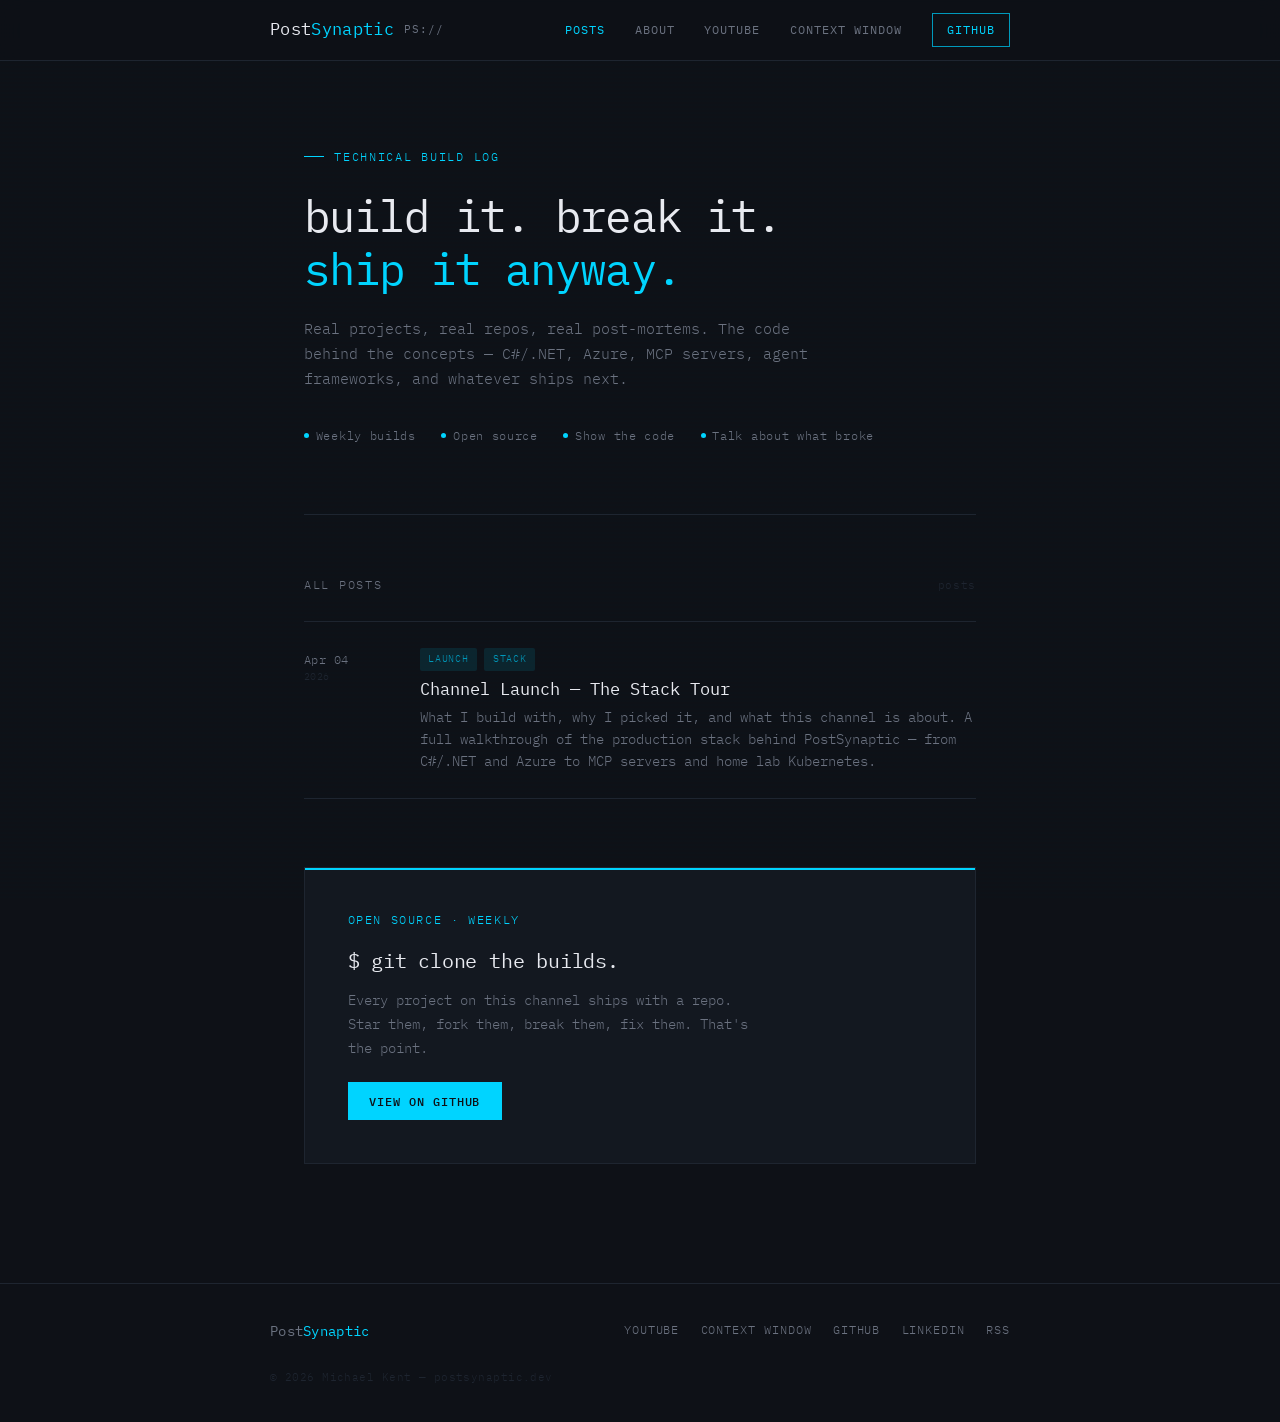
==== index.html @ 6ed9b456 "init: PostSynaptic site — postsynaptic.dev" ====
<!DOCTYPE html>
<html lang="en">
<head>
  <meta charset="UTF-8">
  <meta name="viewport" content="width=device-width, initial-scale=1.0">
  <title>PostSynaptic — build it. break it. ship it anyway.</title>
  <meta name="description" content="Technical build log by Michael Kent. Real projects, real repos, real post-mortems. C#/.NET, Azure, MCP, agents, and whatever ships next.">
  <meta name="author" content="Michael Kent">

  <!-- Open Graph -->
  <meta property="og:title" content="PostSynaptic">
  <meta property="og:description" content="build it. break it. ship it anyway.">
  <meta property="og:type" content="website">
  <meta property="og:url" content="https://postsynaptic.dev">

  <!-- Canonical -->
  <link rel="canonical" href="https://postsynaptic.dev">

  <!-- RSS -->
  <link rel="alternate" type="application/rss+xml" title="PostSynaptic" href="/feed.xml">

  <link rel="stylesheet" href="css/style.css">
</head>
<body>

  <!-- ── Header ─────────────────────────────────────────── -->
  <header class="site-header">
    <div class="site-header-inner">
      <a href="/" class="site-logo">
        Post<span class="accent">Synaptic</span>
        <span class="shortcode">PS://</span>
      </a>
      <nav class="site-nav">
        <a href="/" class="active">Posts</a>
        <a href="/about.html">About</a>
        <a href="https://youtube.com/@postsynaptic" target="_blank" rel="noopener">YouTube</a>
        <a href="https://contextwindow.dev" target="_blank" rel="noopener">Context Window</a>
        <a href="https://github.com/stereomck" target="_blank" rel="noopener" class="nav-cta">GitHub</a>
      </nav>
    </div>
  </header>

  <!-- ── Main ───────────────────────────────────────────── -->
  <main class="page-wrapper">

    <!-- Hero -->
    <section class="hero">
      <div class="hero-kicker">Technical build log</div>
      <h1 class="hero-title">
        build it. break it.<br>
        <em>ship it anyway.</em>
      </h1>
      <p class="hero-sub">
        Real projects, real repos, real post-mortems. The code behind the concepts &mdash;
        C#/.NET, Azure, MCP servers, agent frameworks, and whatever ships next.
      </p>
      <div class="hero-meta">
        <span class="hero-meta-item"><span class="dot"></span> Weekly builds</span>
        <span class="hero-meta-item"><span class="dot"></span> Open source</span>
        <span class="hero-meta-item"><span class="dot"></span> Show the code</span>
        <span class="hero-meta-item"><span class="dot"></span> Talk about what broke</span>
      </div>
    </section>

    <!-- Post list -->
    <section>
      <div class="post-list-header">
        <span class="post-list-title">All posts</span>
        <span class="post-list-count"><!-- POST_COUNT --> posts</span>
      </div>

      <div class="post-list">

        <!-- ── POST ENTRIES — add newest at top ──────────────
             Copy a .post-item block for each new post.
             Update: href, date, year, tags, title, excerpt.
             ─────────────────────────────────────────────── -->

        <a class="post-item" href="posts/launch-stack-tour.html">
          <div class="post-item-date">
            Apr 04
            <span class="year">2026</span>
          </div>
          <div class="post-item-body">
            <div class="post-item-tags">
              <span class="post-tag">launch</span>
              <span class="post-tag">stack</span>
            </div>
            <div class="post-item-title">Channel Launch &mdash; The Stack Tour</div>
            <div class="post-item-excerpt">
              What I build with, why I picked it, and what this channel is about. A full walkthrough of the production stack behind PostSynaptic &mdash; from C#/.NET and Azure to MCP servers and home lab Kubernetes.
            </div>
          </div>
        </a>

        <!-- Add future posts above this comment -->

      </div>
    </section>

    <!-- GitHub strip -->
    <section class="newsletter-strip">
      <div class="newsletter-kicker">Open Source &middot; Weekly</div>
      <h2 class="newsletter-title">$ git clone the builds.</h2>
      <p class="newsletter-sub">
        Every project on this channel ships with a repo. Star them, fork them, break them, fix them. That's the point.
      </p>
      <form class="newsletter-form" action="https://github.com/stereomck" method="get" target="_blank">
        <button type="submit" style="width:auto;">View on GitHub</button>
      </form>
    </section>

  </main>

  <!-- ── Footer ─────────────────────────────────────────── -->
  <footer class="site-footer">
    <div class="site-footer-inner">
      <a href="/" class="footer-logo">Post<span>Synaptic</span></a>
      <div class="footer-links">
        <a href="https://youtube.com/@postsynaptic" target="_blank" rel="noopener">YouTube</a>
        <a href="https://contextwindow.dev" target="_blank" rel="noopener">Context Window</a>
        <a href="https://github.com/stereomck" target="_blank" rel="noopener">GitHub</a>
        <a href="https://linkedin.com/in/michael-kent" target="_blank" rel="noopener">LinkedIn</a>
        <a href="/feed.xml">RSS</a>
      </div>
      <div class="footer-copy">
        &copy; 2026 Michael Kent &mdash; postsynaptic.dev
      </div>
    </div>
  </footer>

</body>
</html>
---- css/style.css ----
/* ============================================================
   PostSynaptic — Brand CSS
   PS:// — postsynaptic.dev
   Author: Michael Kent
   ============================================================ */

@import url('https://fonts.googleapis.com/css2?family=IBM+Plex+Mono:ital,wght@0,300;0,400;0,500;0,600;1,300;1,400&display=swap');

/* ── Variables ─────────────────────────────────────────────── */
:root {
  --substrate:       #0E1117;
  --substrate-soft:  #131820;
  --substrate-border:#1E2530;
  --signal:          #00D4FF;
  --signal-dim:      #0099BB;
  --signal-glow:     rgba(0,212,255,0.10);
  --output:          #E8EAF0;
  --output-dim:      #B0B4C0;
  --noise:           #6B7280;
  --latent:          #C0E8F0;

  --font-mono:       'IBM Plex Mono', 'Courier New', monospace;

  --max-width:       740px;
  --col-gap:         2rem;
  --reading-gap:     1.75rem;
}

/* ── Reset ──────────────────────────────────────────────────── */
*, *::before, *::after { box-sizing: border-box; margin: 0; padding: 0; }
html { font-size: 17px; scroll-behavior: smooth; }

body {
  background: var(--substrate);
  color: var(--output);
  font-family: var(--font-mono);
  font-weight: 300;
  line-height: 1.75;
  min-height: 100vh;
  -webkit-font-smoothing: antialiased;
}

/* ── Scanline overlay ──────────────────────────────────────── */
body::before {
  content: '';
  position: fixed;
  inset: 0;
  background-image: repeating-linear-gradient(
    0deg,
    transparent,
    transparent 2px,
    rgba(0,212,255,0.015) 2px,
    rgba(0,212,255,0.015) 4px
  );
  pointer-events: none;
  z-index: 0;
  opacity: 0.5;
}

/* ── Site header ────────────────────────────────────────────── */
.site-header {
  position: sticky;
  top: 0;
  z-index: 100;
  background: rgba(14,17,23,0.92);
  backdrop-filter: blur(12px);
  -webkit-backdrop-filter: blur(12px);
  border-bottom: 1px solid var(--substrate-border);
  padding: 0 2rem;
}

.site-header-inner {
  max-width: var(--max-width);
  margin: 0 auto;
  display: flex;
  align-items: center;
  justify-content: space-between;
  height: 60px;
  gap: 2rem;
}

.site-logo {
  font-family: var(--font-mono);
  font-weight: 400;
  font-size: 1rem;
  color: var(--output);
  text-decoration: none;
  letter-spacing: 0.02em;
  display: flex;
  align-items: baseline;
  gap: 0;
}

.site-logo .accent { color: var(--signal); }

.site-logo .shortcode {
  font-family: var(--font-mono);
  font-size: 0.65rem;
  color: var(--noise);
  letter-spacing: 0.08em;
  margin-left: 0.6rem;
  align-self: center;
}

.site-nav {
  display: flex;
  align-items: center;
  gap: 1.75rem;
}

.site-nav a {
  font-size: 0.72rem;
  font-weight: 400;
  color: var(--noise);
  text-decoration: none;
  letter-spacing: 0.08em;
  text-transform: uppercase;
  transition: color 0.15s;
}

.site-nav a:hover { color: var(--output); }
.site-nav a.active { color: var(--signal); }

.nav-cta {
  font-family: var(--font-mono);
  font-size: 0.68rem !important;
  color: var(--signal) !important;
  border: 1px solid var(--signal-dim);
  padding: 0.35rem 0.85rem;
  letter-spacing: 0.08em !important;
  text-transform: uppercase !important;
  transition: background 0.15s, color 0.15s !important;
}

.nav-cta:hover {
  background: var(--signal-glow) !important;
  color: var(--signal) !important;
}

/* ── Page layout ────────────────────────────────────────────── */
.page-wrapper {
  position: relative;
  z-index: 1;
  max-width: var(--max-width);
  margin: 0 auto;
  padding: 0 2rem 5rem;
}

/* ── Hero ───────────────────────────────────────────────────── */
.hero {
  padding: 5rem 0 4rem;
  border-bottom: 1px solid var(--substrate-border);
  margin-bottom: 3.5rem;
}

.hero-kicker {
  font-family: var(--font-mono);
  font-size: 0.72rem;
  letter-spacing: 0.14em;
  text-transform: uppercase;
  color: var(--signal);
  margin-bottom: 1.25rem;
  display: flex;
  align-items: center;
  gap: 0.6rem;
}

.hero-kicker::before {
  content: '';
  display: inline-block;
  width: 20px;
  height: 1px;
  background: var(--signal);
}

.hero-title {
  font-family: var(--font-mono);
  font-weight: 400;
  font-size: clamp(1.8rem, 4.5vw, 2.6rem);
  line-height: 1.2;
  letter-spacing: -0.02em;
  color: var(--output);
  margin-bottom: 1.25rem;
}

.hero-title em {
  font-style: normal;
  color: var(--signal);
}

.hero-sub {
  font-size: 0.9rem;
  color: var(--noise);
  max-width: 520px;
  line-height: 1.65;
  margin-bottom: 2rem;
}

.hero-meta {
  display: flex;
  align-items: center;
  gap: 1.5rem;
  flex-wrap: wrap;
}

.hero-meta-item {
  font-family: var(--font-mono);
  font-size: 0.68rem;
  color: var(--noise);
  letter-spacing: 0.06em;
  display: flex;
  align-items: center;
  gap: 0.4rem;
}

.hero-meta-item .dot {
  width: 5px;
  height: 5px;
  background: var(--signal);
  border-radius: 50%;
  display: inline-block;
}

/* ── Post list ──────────────────────────────────────────────── */
.post-list-header {
  display: flex;
  align-items: baseline;
  justify-content: space-between;
  margin-bottom: 1.5rem;
}

.post-list-title {
  font-family: var(--font-mono);
  font-size: 0.72rem;
  letter-spacing: 0.14em;
  text-transform: uppercase;
  color: var(--noise);
}

.post-list-count {
  font-family: var(--font-mono);
  font-size: 0.65rem;
  color: var(--substrate-border);
  letter-spacing: 0.06em;
}

.post-list {
  display: flex;
  flex-direction: column;
  gap: 0;
}

.post-item {
  display: grid;
  grid-template-columns: 90px 1fr;
  gap: 1.5rem;
  padding: 1.5rem 0;
  border-bottom: 1px solid var(--substrate-border);
  text-decoration: none;
  color: inherit;
  transition: background 0.15s;
  align-items: start;
}

.post-item:first-child { border-top: 1px solid var(--substrate-border); }
.post-item:hover .post-item-title { color: var(--signal); }

.post-item-date {
  font-family: var(--font-mono);
  font-size: 0.68rem;
  color: var(--noise);
  letter-spacing: 0.04em;
  padding-top: 0.25rem;
  line-height: 1.4;
}

.post-item-date .year {
  display: block;
  color: var(--substrate-border);
  font-size: 0.6rem;
  margin-top: 2px;
}

.post-item-body {}

.post-item-tags {
  display: flex;
  gap: 0.4rem;
  margin-bottom: 0.4rem;
  flex-wrap: wrap;
}

.post-tag {
  font-family: var(--font-mono);
  font-size: 0.6rem;
  letter-spacing: 0.08em;
  text-transform: uppercase;
  color: var(--signal-dim);
  background: var(--signal-glow);
  padding: 0.15rem 0.5rem;
  border-radius: 2px;
}

.post-item-title {
  font-family: var(--font-mono);
  font-weight: 400;
  font-size: 1rem;
  line-height: 1.3;
  color: var(--output);
  letter-spacing: 0;
  margin-bottom: 0.35rem;
  transition: color 0.15s;
}

.post-item-excerpt {
  font-size: 0.82rem;
  color: var(--noise);
  line-height: 1.6;
}

/* ── Newsletter strip ───────────────────────────────────────── */
.newsletter-strip {
  margin: 4rem 0 0;
  padding: 2.5rem;
  border: 1px solid var(--substrate-border);
  background: var(--substrate-soft);
  position: relative;
  overflow: hidden;
}

.newsletter-strip::before {
  content: '';
  position: absolute;
  top: 0; left: 0; right: 0;
  height: 2px;
  background: var(--signal);
}

.newsletter-kicker {
  font-family: var(--font-mono);
  font-size: 0.68rem;
  letter-spacing: 0.14em;
  text-transform: uppercase;
  color: var(--signal);
  margin-bottom: 0.75rem;
}

.newsletter-title {
  font-family: var(--font-mono);
  font-weight: 400;
  font-size: 1.2rem;
  letter-spacing: -0.01em;
  color: var(--output);
  margin-bottom: 0.5rem;
}

.newsletter-sub {
  font-size: 0.82rem;
  color: var(--noise);
  margin-bottom: 1.25rem;
  max-width: 420px;
}

.newsletter-form {
  display: flex;
  gap: 0.75rem;
  flex-wrap: wrap;
}

.newsletter-form input {
  flex: 1;
  min-width: 220px;
  background: var(--substrate);
  border: 1px solid var(--substrate-border);
  color: var(--output);
  padding: 0.65rem 1rem;
  font-family: var(--font-mono);
  font-size: 0.8rem;
  outline: none;
  transition: border-color 0.15s;
}

.newsletter-form input::placeholder { color: var(--noise); opacity: 0.5; }
.newsletter-form input:focus { border-color: var(--signal-dim); }

.newsletter-form button {
  background: var(--signal);
  color: var(--substrate);
  border: none;
  padding: 0.65rem 1.25rem;
  font-family: var(--font-mono);
  font-size: 0.72rem;
  font-weight: 500;
  letter-spacing: 0.08em;
  text-transform: uppercase;
  cursor: pointer;
  transition: background 0.15s;
}

.newsletter-form button:hover { background: #33dfff; }

/* ── Site footer ────────────────────────────────────────────── */
.site-footer {
  position: relative;
  z-index: 1;
  border-top: 1px solid var(--substrate-border);
  padding: 2rem;
  margin-top: 2rem;
}

.site-footer-inner {
  max-width: var(--max-width);
  margin: 0 auto;
  display: flex;
  align-items: center;
  justify-content: space-between;
  flex-wrap: wrap;
  gap: 1rem;
}

.footer-logo {
  font-family: var(--font-mono);
  font-weight: 400;
  font-size: 0.85rem;
  color: var(--noise);
  text-decoration: none;
  letter-spacing: 0.02em;
}

.footer-logo span { color: var(--signal); }

.footer-links {
  display: flex;
  gap: 1.25rem;
}

.footer-links a {
  font-family: var(--font-mono);
  font-size: 0.68rem;
  letter-spacing: 0.08em;
  text-transform: uppercase;
  color: var(--noise);
  text-decoration: none;
  transition: color 0.15s;
}

.footer-links a:hover { color: var(--signal); }

.footer-copy {
  font-family: var(--font-mono);
  font-size: 0.65rem;
  color: var(--substrate-border);
  letter-spacing: 0.04em;
  width: 100%;
  margin-top: 0.5rem;
}

/* ── Post page ──────────────────────────────────────────────── */
.post-header {
  padding: 4rem 0 2.5rem;
  border-bottom: 1px solid var(--substrate-border);
  margin-bottom: 3rem;
}

.post-header .post-tag { margin-right: 0.25rem; }

.post-title {
  font-family: var(--font-mono);
  font-weight: 400;
  font-size: clamp(1.5rem, 3.5vw, 2.2rem);
  line-height: 1.2;
  letter-spacing: -0.02em;
  color: var(--output);
  margin: 1rem 0 0.75rem;
}

.post-meta {
  display: flex;
  align-items: center;
  gap: 1.5rem;
  flex-wrap: wrap;
  margin-top: 1.25rem;
}

.post-meta-item {
  font-family: var(--font-mono);
  font-size: 0.7rem;
  color: var(--noise);
  letter-spacing: 0.06em;
}

.post-meta-sep {
  width: 3px;
  height: 3px;
  background: var(--substrate-border);
  border-radius: 50%;
  display: inline-block;
}

/* ── Post body ──────────────────────────────────────────────── */
.post-body {
  font-size: 0.92rem;
  line-height: 1.8;
  color: var(--output-dim);
}

.post-body h2 {
  font-family: var(--font-mono);
  font-weight: 400;
  font-size: 1.15rem;
  letter-spacing: -0.01em;
  color: var(--output);
  margin: 2.5rem 0 0.75rem;
  padding-top: 0.5rem;
}

.post-body h3 {
  font-family: var(--font-mono);
  font-size: 0.78rem;
  letter-spacing: 0.1em;
  text-transform: uppercase;
  color: var(--signal);
  margin: 2rem 0 0.6rem;
}

.post-body p { margin-bottom: 1.4rem; }

.post-body strong {
  font-weight: 500;
  color: var(--output);
}

.post-body em { font-style: italic; color: var(--output); }

.post-body a {
  color: var(--signal);
  text-decoration: none;
  border-bottom: 1px solid var(--signal-dim);
  transition: border-color 0.15s;
}

.post-body a:hover { border-color: var(--signal); }

.post-body code {
  font-family: var(--font-mono);
  font-size: 0.85em;
  color: var(--signal);
  background: var(--signal-glow);
  padding: 0.1em 0.4em;
  border-radius: 2px;
}

.post-body pre {
  background: var(--substrate-soft);
  border: 1px solid var(--substrate-border);
  padding: 1.25rem 1.5rem;
  margin: 1.5rem 0;
  overflow-x: auto;
  font-family: var(--font-mono);
  font-size: 0.82rem;
  line-height: 1.7;
  color: var(--output-dim);
}

.post-body pre code {
  background: none;
  padding: 0;
  color: inherit;
}

.post-body blockquote {
  border-left: 2px solid var(--signal);
  padding: 0.5rem 0 0.5rem 1.5rem;
  margin: 1.5rem 0;
  color: var(--noise);
  font-style: italic;
}

.post-body ul, .post-body ol {
  padding-left: 1.5rem;
  margin-bottom: 1.4rem;
}

.post-body li { margin-bottom: 0.4rem; }

.post-body hr {
  border: none;
  border-top: 1px solid var(--substrate-border);
  margin: 2.5rem 0;
}

/* ── Post footer ────────────────────────────────────────────── */
.post-footer {
  margin-top: 4rem;
  padding-top: 2rem;
  border-top: 1px solid var(--substrate-border);
  display: flex;
  align-items: center;
  justify-content: space-between;
  flex-wrap: wrap;
  gap: 1rem;
}

.post-back {
  font-family: var(--font-mono);
  font-size: 0.72rem;
  letter-spacing: 0.08em;
  text-transform: uppercase;
  color: var(--noise);
  text-decoration: none;
  transition: color 0.15s;
}

.post-back:hover { color: var(--signal); }

.post-channel-links {
  display: flex;
  gap: 1rem;
}

.post-channel-links a {
  font-family: var(--font-mono);
  font-size: 0.68rem;
  letter-spacing: 0.08em;
  text-transform: uppercase;
  color: var(--noise);
  text-decoration: none;
  transition: color 0.15s;
}

.post-channel-links a:hover { color: var(--signal); }

/* ── Utilities ──────────────────────────────────────────────── */
.sr-only {
  position: absolute;
  width: 1px;
  height: 1px;
  overflow: hidden;
  clip: rect(0,0,0,0);
  white-space: nowrap;
}

/* ── Animations ─────────────────────────────────────────────── */
@keyframes fade-up {
  from { opacity: 0; transform: translateY(16px); }
  to   { opacity: 1; transform: translateY(0); }
}

.hero             { animation: fade-up 0.5s ease both; }
.post-list        { animation: fade-up 0.5s 0.1s ease both; }
.newsletter-strip { animation: fade-up 0.5s 0.2s ease both; }

/* ── Responsive ─────────────────────────────────────────────── */
@media (max-width: 600px) {
  .site-nav { display: none; }
  .post-item { grid-template-columns: 1fr; gap: 0.25rem; }
  .post-item-date { font-size: 0.65rem; }
  .newsletter-form { flex-direction: column; }
  .newsletter-form input, .newsletter-form button { width: 100%; }
  .site-footer-inner { flex-direction: column; align-items: flex-start; }
}
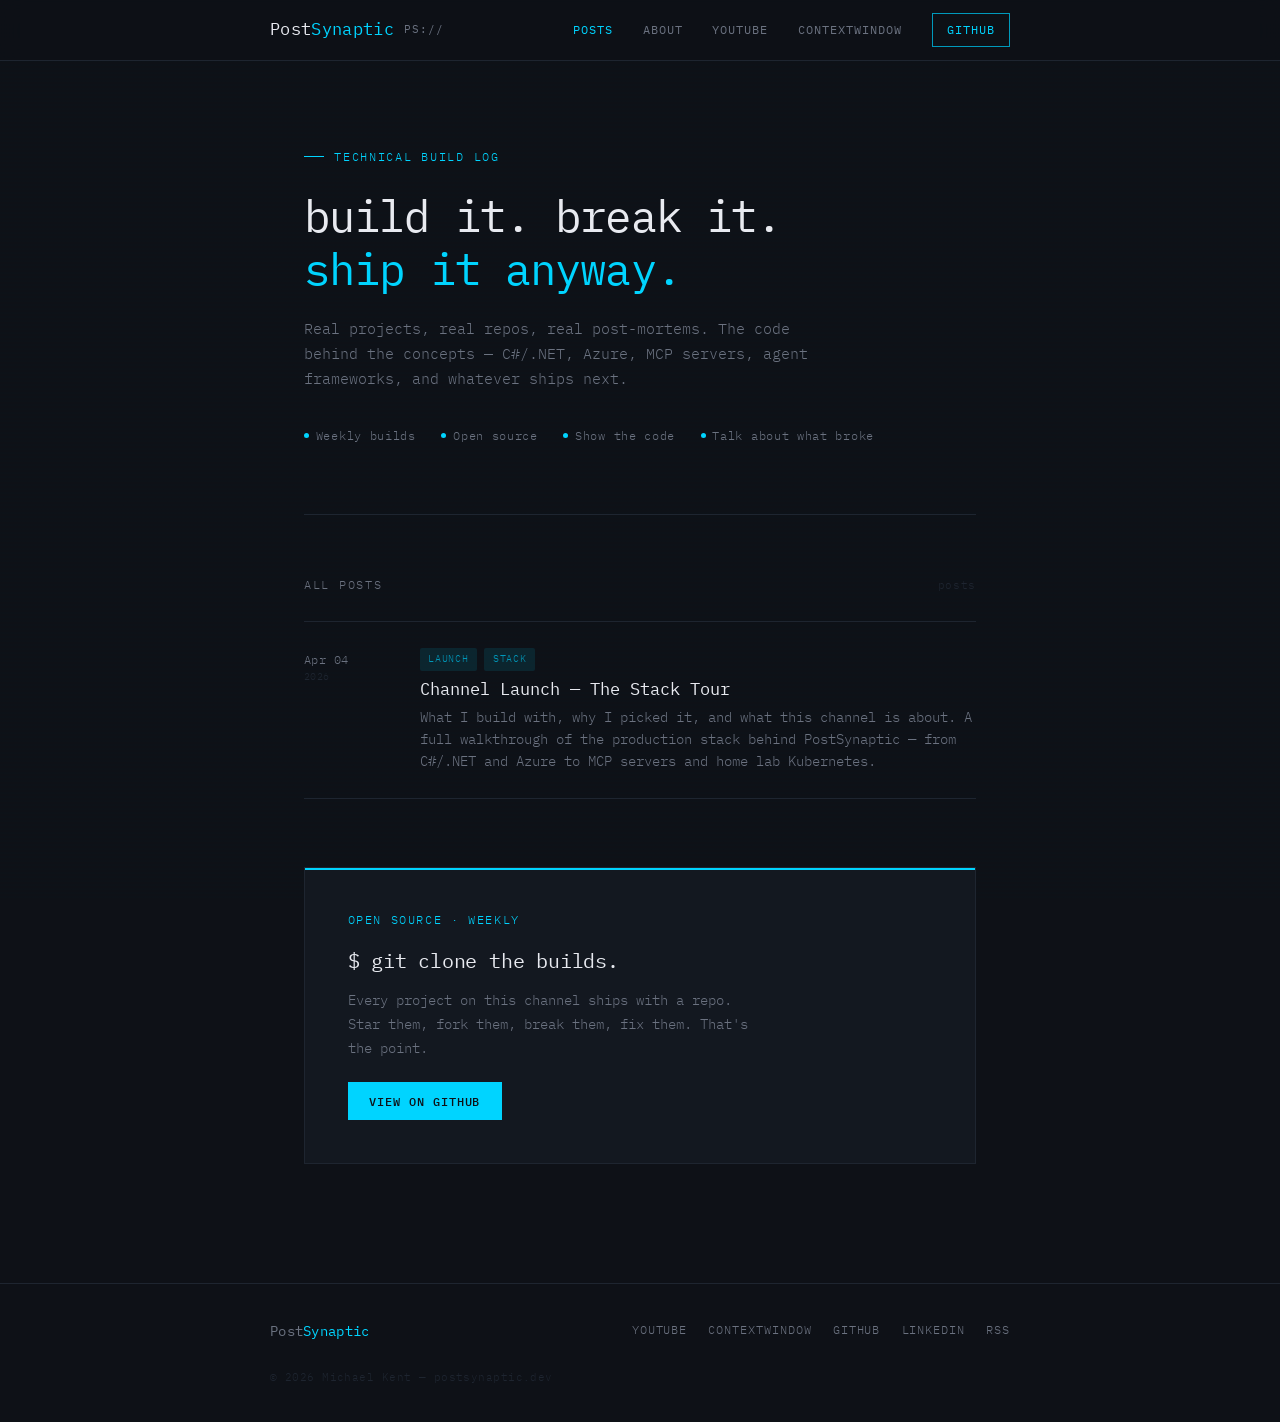
==== commit b701c76f: "Update cross-links to ContextWindow, fix follow CTA" ====
--- a/index.html
+++ b/index.html
@@ -14,6 +14,9 @@
   <meta property="og:url" content="https://postsynaptic.dev">
 
   <!-- Canonical -->
+  <link rel="icon" type="image/x-icon" href="/favicon.ico">
+  <link rel="icon" type="image/png" sizes="32x32" href="/favicon-32.png">
+  <link rel="apple-touch-icon" sizes="180x180" href="/apple-touch-icon.png">
   <link rel="canonical" href="https://postsynaptic.dev">
 
   <!-- RSS -->
@@ -34,7 +37,7 @@
         <a href="/" class="active">Posts</a>
         <a href="/about.html">About</a>
         <a href="https://youtube.com/@postsynaptic" target="_blank" rel="noopener">YouTube</a>
-        <a href="https://contextwindow.dev" target="_blank" rel="noopener">Context Window</a>
+        <a href="https://contextwindow.to" target="_blank" rel="noopener">ContextWindow</a>
         <a href="https://github.com/stereomck" target="_blank" rel="noopener" class="nav-cta">GitHub</a>
       </nav>
     </div>
@@ -118,7 +121,7 @@
       <a href="/" class="footer-logo">Post<span>Synaptic</span></a>
       <div class="footer-links">
         <a href="https://youtube.com/@postsynaptic" target="_blank" rel="noopener">YouTube</a>
-        <a href="https://contextwindow.dev" target="_blank" rel="noopener">Context Window</a>
+        <a href="https://contextwindow.to" target="_blank" rel="noopener">ContextWindow</a>
         <a href="https://github.com/stereomck" target="_blank" rel="noopener">GitHub</a>
         <a href="https://linkedin.com/in/michael-kent" target="_blank" rel="noopener">LinkedIn</a>
         <a href="/feed.xml">RSS</a>
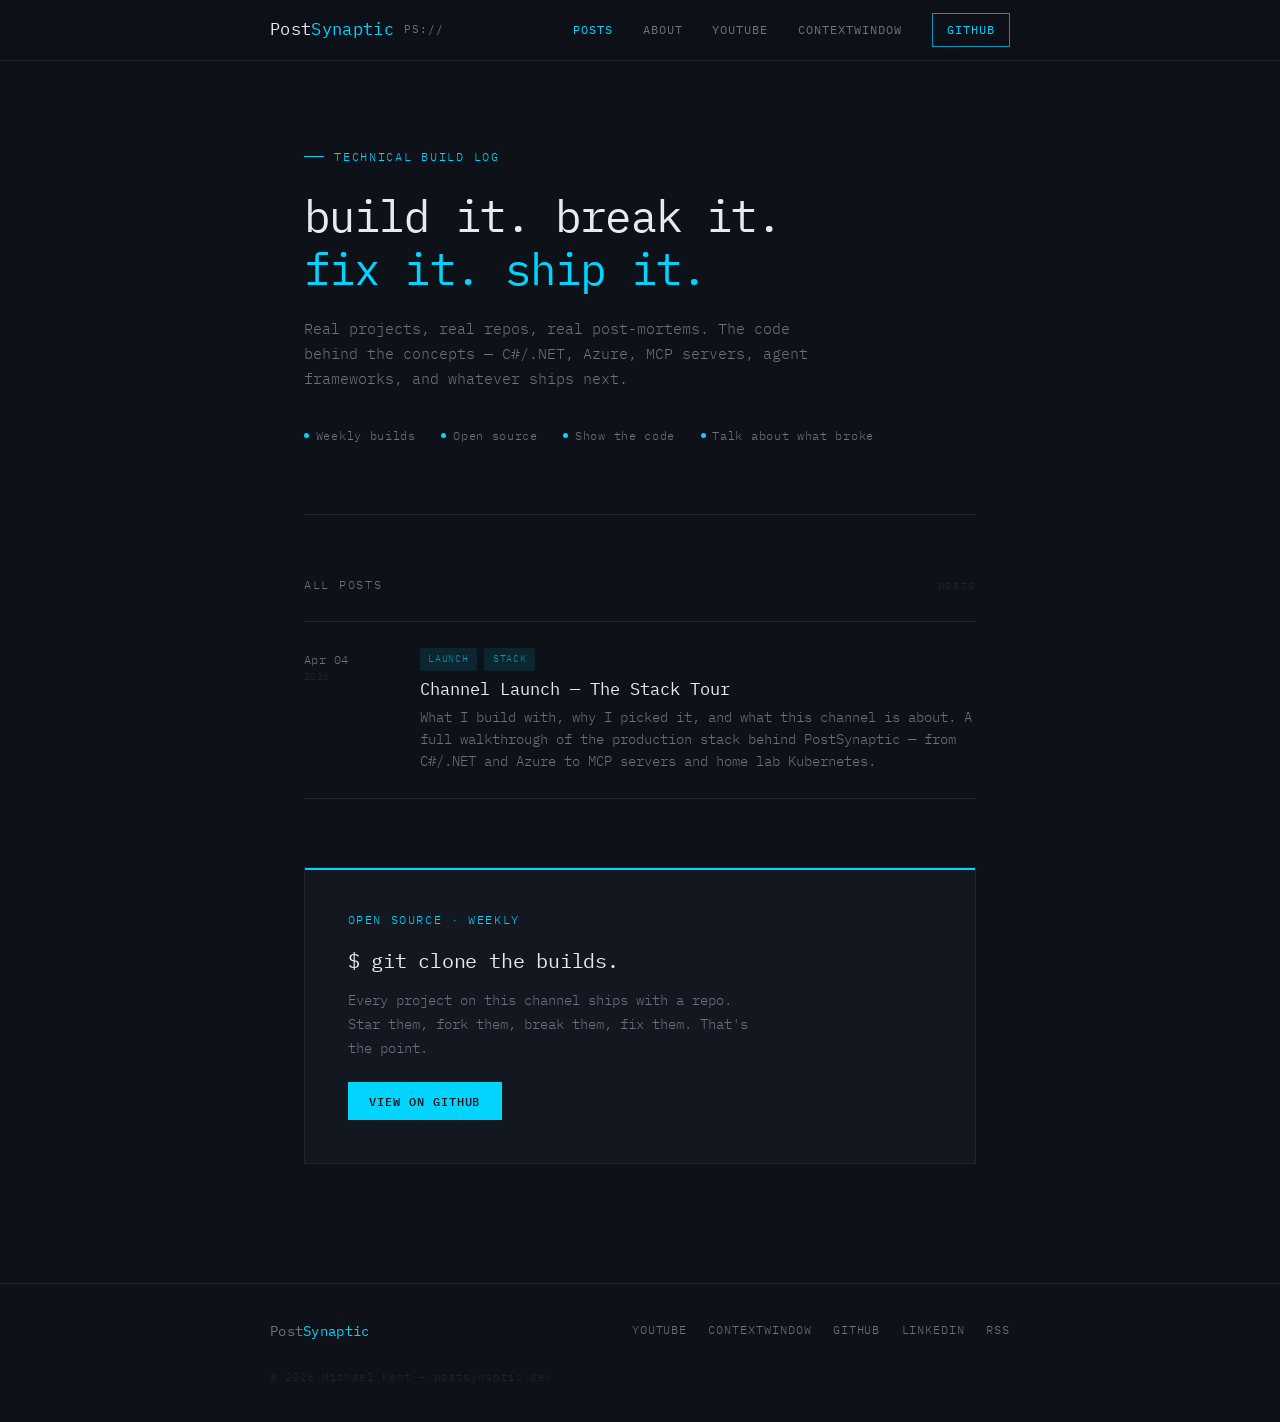
==== commit b67ba53c: "Update tagline to 'build it. break it. fix it. ship it.'" ====
--- a/index.html
+++ b/index.html
@@ -3,13 +3,13 @@
 <head>
   <meta charset="UTF-8">
   <meta name="viewport" content="width=device-width, initial-scale=1.0">
-  <title>PostSynaptic — build it. break it. ship it anyway.</title>
+  <title>PostSynaptic — build it. break it. fix it. ship it.</title>
   <meta name="description" content="Technical build log by Michael Kent. Real projects, real repos, real post-mortems. C#/.NET, Azure, MCP, agents, and whatever ships next.">
   <meta name="author" content="Michael Kent">
 
   <!-- Open Graph -->
   <meta property="og:title" content="PostSynaptic">
-  <meta property="og:description" content="build it. break it. ship it anyway.">
+  <meta property="og:description" content="build it. break it. fix it. ship it.">
   <meta property="og:type" content="website">
   <meta property="og:url" content="https://postsynaptic.dev">
 
@@ -51,7 +51,7 @@
       <div class="hero-kicker">Technical build log</div>
       <h1 class="hero-title">
         build it. break it.<br>
-        <em>ship it anyway.</em>
+        <em>fix it. ship it.</em>
       </h1>
       <p class="hero-sub">
         Real projects, real repos, real post-mortems. The code behind the concepts &mdash;
